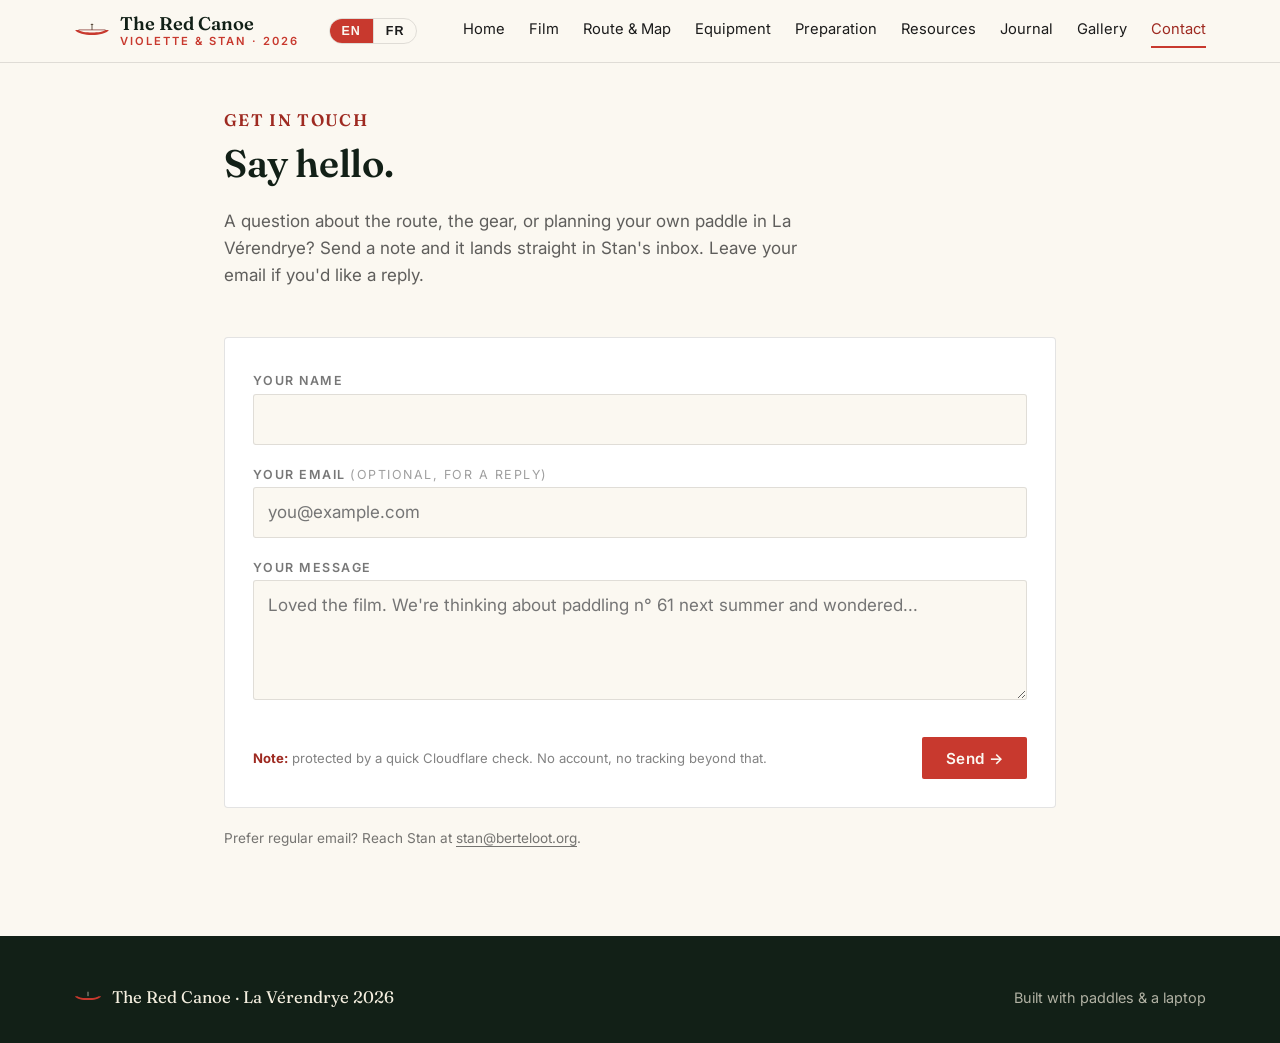
==== contact.html @ a38e7404 "Add contact page: Turnstile-protected form, email via Resend Reuse the trip-era Cloudflare Worker fo" ====
<!doctype html>
<html lang="en">
<head>
  <meta charset="utf-8">
  <meta name="viewport" content="width=device-width, initial-scale=1">
  <title>Get in touch · The Red Canoe · La Vérendrye 2026</title>
  <meta name="description" content="Send Stan a message about the La Vérendrye canoe trip: the route, the gear, or planning your own paddle. Spam-protected contact form.">
  <meta name="theme-color" content="#1E3A2B">
  <meta name="author" content="Stan Berteloot">
  <meta name="robots" content="index, follow, max-image-preview:large">
  <link rel="canonical" href="https://canoe-verendrye.berteloot.org/contact.html">

  <!-- Open Graph -->
  <meta property="og:site_name" content="The Red Canoe">
  <meta property="og:title" content="Get in touch · The Red Canoe">
  <meta property="og:description" content="Send Stan a message about the La Vérendrye canoe trip.">
  <meta property="og:url" content="https://canoe-verendrye.berteloot.org/contact.html">
  <meta property="og:type" content="website">
  <meta property="og:locale" content="en_US">
  <meta property="og:image" content="https://canoe-verendrye.berteloot.org/assets/img/hero-mad-river.jpg">
  <meta property="og:image:alt" content="Violette and Stan paddling a red canoe across a misty lake in La Vérendrye.">

  <!-- Twitter Card -->
  <meta name="twitter:card" content="summary_large_image">
  <meta name="twitter:title" content="Get in touch · The Red Canoe">
  <meta name="twitter:description" content="Send Stan a message about the La Vérendrye canoe trip.">
  <meta name="twitter:image" content="https://canoe-verendrye.berteloot.org/assets/img/hero-mad-river.jpg">

  <link rel="preconnect" href="https://fonts.googleapis.com">
  <link rel="preconnect" href="https://fonts.gstatic.com" crossorigin>
  <link href="https://fonts.googleapis.com/css2?family=Fraunces:opsz,wght@9..144,500;9..144,600&family=Inter:wght@400;500;600;700&display=swap" rel="stylesheet">
  <link rel="stylesheet" href="assets/css/main.css">

  <!-- Cloudflare Turnstile -->
  <script src="https://challenges.cloudflare.com/turnstile/v0/api.js" defer></script>

  <!-- Google tag (gtag.js) -->
  <script async src="https://www.googletagmanager.com/gtag/js?id=G-GXN3VF6T09"></script>
  <script>
    window.dataLayer = window.dataLayer || [];
    function gtag(){dataLayer.push(arguments);}
    gtag('js', new Date());
    gtag('config', 'G-GXN3VF6T09');
  </script>
</head>
<body>

<!-- ===================== NAV ===================== -->
<header class="nav">
  <div class="nav__inner">
    <a class="brand" href="index.html">
      <svg viewBox="0 0 64 32" aria-hidden="true">
        <path d="M2 14 C 10 26, 54 26, 62 14 L 56 14 C 50 20, 14 20, 8 14 Z" fill="#C8392E"/>
        <path d="M8 14 L 56 14" stroke="#7A1F18" stroke-width="1.2" fill="none"/>
        <path d="M32 4 L 32 14" stroke="#3a2a1a" stroke-width="1.4"/>
        <ellipse cx="32" cy="4" rx="2.5" ry="1" fill="#3a2a1a"/>
      </svg>
      <span class="brand__name">
        The Red Canoe
        <span class="brand__tag">Violette &amp; Stan · 2026</span>
      </span>
    </a>

    <div class="lang-toggle" role="group" aria-label="Language" translate="no">
      <button type="button" data-lang="en">EN</button>
      <button type="button" data-lang="fr">FR</button>
    </div>

    <button class="nav__toggle" aria-label="Menu" aria-expanded="false">☰</button>

    <nav class="nav__links">
      <a href="index.html">Home</a>
      <a href="index.html#film">Film</a>
      <a href="itinerary.html">Route &amp; Map</a>
      <a href="equipment.html">Equipment</a>
      <a href="preparation.html">Preparation</a>
      <a href="resources.html">Resources</a>
      <a href="journal.html">Journal</a>
      <a href="gallery.html">Gallery</a>
      <a href="contact.html" aria-current="page">Contact</a>
    </nav>
  </div>
</header>

<!-- ===================== CONTACT ===================== -->
<section style="padding-top:3rem;">
  <div class="container container--text">
    <div class="section-head" style="text-align:left;">
      <h4>Get in touch</h4>
      <h2>Say hello.</h2>
      <p style="margin:0;">
        A question about the route, the gear, or planning your own paddle in La Vérendrye?
        Send a note and it lands straight in Stan's inbox. Leave your email if you'd like a reply.
      </p>
    </div>

    <!--
      Form posts to the Cloudflare Worker at comments-api.berteloot.org.
      The Worker verifies the Turnstile token and emails the message via Resend.
      A hidden honeypot field ("bot-field") catches naive bots.
    -->
    <form
      id="contact-form"
      class="comments__form"
      name="canoe-contact"
      method="POST"
      action="https://comments-api.berteloot.org/"
    >
      <p style="display:none;"><label>Don't fill this out: <input name="bot-field" tabindex="-1" autocomplete="off"></label></p>

      <div>
        <label for="c-name">Your name</label>
        <input id="c-name" name="name" type="text" maxlength="60" required autocomplete="name">
      </div>

      <div>
        <label for="c-email">Your email <span style="font-weight:400; opacity:.7;">(optional, for a reply)</span></label>
        <input id="c-email" name="email" type="email" maxlength="120" autocomplete="email" placeholder="you@example.com">
      </div>

      <div>
        <label for="c-message">Your message</label>
        <textarea id="c-message" name="message" maxlength="2000" required placeholder="Loved the film. We're thinking about paddling n° 61 next summer and wondered..."></textarea>
      </div>

      <div class="cf-turnstile"
           data-sitekey="0x4AAAAAADUDxLtb-NXuVC76"
           data-theme="light"
           data-execution="execute"
           data-callback="onTurnstileToken"
           data-error-callback="onTurnstileError"></div>

      <div style="display:flex; align-items:center; justify-content:space-between; gap:1rem; flex-wrap:wrap;">
        <p class="comments__note" id="contact-note">
          <strong>Note:</strong> protected by a quick Cloudflare check. No account, no tracking beyond that.
        </p>
        <button class="btn" type="submit">Send →</button>
      </div>
    </form>

    <p class="comments__alt" id="contact-alt">
      Prefer regular email? Reach Stan at
      <span class="js-email" data-u="stan" data-d="berteloot.org"></span>.
    </p>
  </div>
</section>

<!-- ===================== FOOTER ===================== -->
<footer class="footer">
  <div class="container footer__inner">
    <div class="footer__brand">
      <svg viewBox="0 0 64 32" aria-hidden="true">
        <path d="M2 14 C 10 26, 54 26, 62 14 L 56 14 C 50 20, 14 20, 8 14 Z" fill="#C8392E"/>
        <path d="M32 4 L 32 14" stroke="#F5EFE0" stroke-width="1.4"/>
      </svg>
      <span>The Red Canoe · La Vérendrye 2026</span>
    </div>
    <div>
      Built with paddles &amp; a laptop
    </div>
  </div>
</footer>

<script src="assets/js/main.js"></script>
<script src="assets/js/contact.js"></script>

<div id="google_translate_element" aria-hidden="true"></div>
<script src="//translate.google.com/translate_a/element.js?cb=googleTranslateElementInit" defer></script>
</body>
</html>
---- assets/css/main.css ----
/* ============================================================
   Red Canoe — La Vérendrye Expedition
   Brand palette + base styles
   ============================================================ */

:root {
  --canoe-red:      #C8392E;
  --canoe-red-dark: #9E2A21;
  --forest:         #1E3A2B;
  --forest-dark:    #122017;
  --lake:           #2C5F7C;
  --lake-light:     #6FA2BE;
  --birch:          #F5EFE0;
  --birch-dark:     #E8DFC8;
  --charcoal:       #1C1C1C;
  --paper:          #FBF8F1;
  --rule:           rgba(28, 28, 28, 0.12);

  --serif: "Fraunces", "Cormorant Garamond", Georgia, serif;
  --sans:  "Inter", -apple-system, BlinkMacSystemFont, "Segoe UI", sans-serif;

  --w-narrow: 720px;
  --w-text:   880px;
  --w-wide:   1180px;
}

* { box-sizing: border-box; }

html { scroll-behavior: smooth; }

body {
  margin: 0;
  font-family: var(--sans);
  font-size: 17px;
  line-height: 1.6;
  color: var(--charcoal);
  background: var(--paper);
  -webkit-font-smoothing: antialiased;
}

h1, h2, h3, h4 {
  font-family: var(--serif);
  font-weight: 600;
  color: var(--forest-dark);
  letter-spacing: -0.01em;
  line-height: 1.15;
  margin: 0 0 0.6em;
}

h1 { font-size: clamp(2.4rem, 5vw, 4rem); }
h2 { font-size: clamp(1.8rem, 3vw, 2.6rem); }
h3 { font-size: 1.35rem; }
h4 { font-size: 1.05rem; text-transform: uppercase; letter-spacing: 0.08em; color: var(--canoe-red-dark); }

p { margin: 0 0 1em; }

a {
  color: var(--canoe-red-dark);
  text-decoration-thickness: 1px;
  text-underline-offset: 3px;
}
a:hover { color: var(--canoe-red); }

img { max-width: 100%; display: block; }

hr {
  border: 0;
  border-top: 1px solid var(--rule);
  margin: 3rem 0;
}

/* ---------- Layout ---------- */

.container {
  width: 100%;
  max-width: var(--w-wide);
  margin: 0 auto;
  padding: 0 1.5rem;
}

.container--text   { max-width: var(--w-text); }
.container--narrow { max-width: var(--w-narrow); }

section { padding: 4.5rem 0; }

/* ---------- Top nav ---------- */

.nav {
  position: sticky;
  top: 0;
  z-index: 30;
  background: rgba(251, 248, 241, 0.92);
  backdrop-filter: saturate(180%) blur(8px);
  border-bottom: 1px solid var(--rule);
}

.nav__inner {
  display: flex;
  align-items: center;
  justify-content: space-between;
  padding: 0.9rem 1.5rem;
  max-width: var(--w-wide);
  margin: 0 auto;
}

.brand {
  display: flex;
  align-items: center;
  gap: 0.6rem;
  font-family: var(--serif);
  font-size: 1.15rem;
  font-weight: 600;
  color: var(--forest-dark);
  text-decoration: none;
}

.brand svg { width: 36px; height: auto; }
.brand__name { line-height: 1; }
.brand__tag  { display: block; font-family: var(--sans); font-size: 0.7rem; letter-spacing: 0.18em; text-transform: uppercase; color: var(--canoe-red); margin-top: 2px; }

.nav__links {
  display: flex;
  gap: 1.5rem;
  align-items: center;
}

.nav__links a {
  font-size: 0.92rem;
  color: var(--charcoal);
  text-decoration: none;
  padding: 0.25rem 0;
  border-bottom: 2px solid transparent;
}
.nav__links a:hover,
.nav__links a.is-active {
  color: var(--canoe-red-dark);
  border-bottom-color: var(--canoe-red);
}

.nav__toggle {
  display: none;
  background: none;
  border: 0;
  font-size: 1.5rem;
  cursor: pointer;
  color: var(--forest-dark);
}

/* ---------- Language toggle (Google Translate) ---------- */

.lang-toggle {
  display: inline-flex;
  align-items: stretch;
  border: 1px solid var(--rule);
  border-radius: 999px;
  overflow: hidden;
  margin-right: 1rem;
  font-family: var(--sans);
}
.lang-toggle button {
  appearance: none;
  background: transparent;
  border: 0;
  padding: 0.35rem 0.75rem;
  font-size: 0.78rem;
  font-weight: 600;
  letter-spacing: 0.08em;
  color: var(--charcoal);
  cursor: pointer;
  line-height: 1;
}
.lang-toggle button + button { border-left: 1px solid var(--rule); }
.lang-toggle button.is-active {
  background: var(--canoe-red);
  color: var(--paper);
}
.lang-toggle button:hover:not(.is-active) {
  background: var(--birch-dark);
}

/* Hide Google Translate's auto-injected UI */
#google_translate_element {
  position: absolute !important;
  left: -9999px !important;
  top: -9999px !important;
}
.goog-te-banner-frame.skiptranslate,
.goog-te-banner-frame,
.goog-te-gadget-icon,
.goog-logo-link,
.goog-te-balloon-frame { display: none !important; }
body { top: 0 !important; position: static !important; }
.goog-tooltip, .goog-tooltip:hover, .goog-text-highlight {
  background: none !important;
  box-shadow: none !important;
}
font[style*="background"] { background: transparent !important; }

@media (max-width: 720px) {
  .nav__toggle { display: block; }
  .nav__links {
    position: absolute;
    top: 100%; left: 0; right: 0;
    flex-direction: column;
    gap: 0;
    background: var(--paper);
    border-bottom: 1px solid var(--rule);
    padding: 0.5rem 1.5rem 1rem;
    display: none;
  }
  .nav__links.is-open { display: flex; }
  .nav__links a { padding: 0.6rem 0; border-bottom: 1px solid var(--rule); }
}

/* ---------- Hero ---------- */

.hero {
  position: relative;
  background: var(--forest);
  color: var(--birch);
  overflow: hidden;
  padding: 9rem 0 6rem;
  isolation: isolate;
  min-height: 70vh;
  display: flex;
  align-items: center;
}

/* Photo background */
.hero::before {
  content: "";
  position: absolute;
  inset: 0;
  background-image: url("../img/hero-paddling.jpg");
  background-size: cover;
  background-position: center 42%;
  z-index: -2;
}

/* Readability gradient over the photo */
.hero::after {
  content: "";
  position: absolute;
  inset: 0;
  background:
    linear-gradient(180deg, rgba(10, 22, 16, 0.7) 0%, rgba(10, 22, 16, 0.25) 35%, rgba(10, 22, 16, 0.85) 100%),
    linear-gradient(90deg, rgba(10, 22, 16, 0.55) 0%, rgba(10, 22, 16, 0.0) 50%);
  z-index: -1;
}

/* Photo credit */
.hero__credit {
  position: absolute;
  right: 1rem;
  bottom: 0.5rem;
  font-size: 0.7rem;
  color: rgba(245, 239, 224, 0.55);
  letter-spacing: 0.05em;
  z-index: 1;
}
.hero__credit a { color: inherit; text-decoration: none; }
.hero__credit a:hover { color: var(--birch); }

.hero h1 {
  color: var(--birch);
  max-width: 14ch;
}

.hero__eyebrow {
  font-family: var(--sans);
  font-size: 0.78rem;
  letter-spacing: 0.24em;
  text-transform: uppercase;
  color: var(--canoe-red);
  margin-bottom: 1rem;
}

.hero__lede {
  max-width: 52ch;
  font-size: 1.15rem;
  color: rgba(245, 239, 224, 0.85);
}

.hero__meta {
  display: flex;
  flex-wrap: wrap;
  gap: 1.5rem 2.5rem;
  margin-top: 2.5rem;
  padding-top: 1.5rem;
  border-top: 1px solid rgba(245,239,224,0.18);
}

.hero__meta div span {
  display: block;
  font-size: 0.72rem;
  letter-spacing: 0.18em;
  text-transform: uppercase;
  color: rgba(245,239,224,0.6);
  margin-bottom: 0.25rem;
}
.hero__meta div strong {
  font-family: var(--serif);
  font-weight: 500;
  font-size: 1.25rem;
  color: var(--birch);
}

/* ---------- Buttons ---------- */

.btn {
  display: inline-flex;
  align-items: center;
  gap: 0.5rem;
  background: var(--canoe-red);
  color: var(--paper);
  border: 0;
  padding: 0.85rem 1.5rem;
  font: 600 0.95rem/1 var(--sans);
  letter-spacing: 0.02em;
  text-decoration: none;
  border-radius: 2px;
  cursor: pointer;
  transition: transform 0.15s ease, background 0.2s ease;
}
.btn:hover { background: var(--canoe-red-dark); transform: translateY(-1px); color: var(--paper); }
.btn--ghost {
  background: transparent;
  color: var(--birch);
  border: 1px solid rgba(245,239,224,0.4);
}
.btn--ghost:hover { background: rgba(245,239,224,0.08); color: var(--birch); }

.hero__cta { margin-top: 2rem; display: flex; gap: 1rem; flex-wrap: wrap; }

/* ---------- Section header ---------- */

.section-head {
  text-align: center;
  margin-bottom: 3rem;
}
.section-head h4 { color: var(--canoe-red-dark); }
.section-head p  { max-width: 56ch; margin: 0 auto; color: rgba(28,28,28,0.7); }

/* ---------- Feature grid (homepage cards) ---------- */

.cards {
  display: grid;
  grid-template-columns: repeat(auto-fit, minmax(240px, 1fr));
  gap: 1.5rem;
}

.card {
  background: #fff;
  border: 1px solid var(--rule);
  border-radius: 4px;
  padding: 1.75rem;
  transition: transform 0.2s ease, box-shadow 0.2s ease;
  text-decoration: none;
  color: inherit;
  display: flex;
  flex-direction: column;
}
.card:hover { transform: translateY(-3px); box-shadow: 0 8px 24px rgba(28,28,28,0.08); color: inherit; }

.card__icon {
  width: 38px; height: 38px;
  color: var(--canoe-red);
  margin-bottom: 1rem;
}
.card h3 { margin-bottom: 0.5rem; }
.card p { color: rgba(28,28,28,0.7); margin-bottom: 1rem; font-size: 0.95rem; }
.card__arrow {
  margin-top: auto;
  font-size: 0.85rem;
  font-weight: 600;
  color: var(--canoe-red-dark);
  letter-spacing: 0.02em;
}

/* ---------- Map ---------- */

#map {
  height: 540px;
  width: 100%;
  border-radius: 4px;
  border: 1px solid var(--rule);
  background: #d8e6e3;
}

/* Official SEPAQ map figure */
.sepaq-map {
  margin: 0;
  padding: 0;
}
.sepaq-map img {
  width: 100%;
  height: auto;
  border: 1px solid var(--rule);
  border-radius: 4px;
  background: #fff;
  display: block;
}
.sepaq-map figcaption {
  margin-top: 0.75rem;
  font-size: 0.85rem;
  color: rgba(28, 28, 28, 0.6);
  line-height: 1.5;
}
.sepaq-map figcaption a { color: var(--canoe-red-dark); }

.map-legend {
  display: flex;
  flex-wrap: wrap;
  gap: 1.5rem;
  margin-top: 1.5rem;
  font-size: 0.9rem;
  color: rgba(28,28,28,0.7);
}
.map-legend span {
  display: inline-flex;
  align-items: center;
  gap: 0.5rem;
}
.map-legend i {
  display: inline-block;
  width: 14px; height: 14px;
  border-radius: 50%;
  background: var(--canoe-red);
}
.map-legend i.portage { background: #6a4a2a; border-radius: 2px; transform: rotate(45deg); }
.map-legend i.camp    { background: var(--forest); }
.map-legend i.route   { width: 26px; height: 3px; border-radius: 0; background: var(--canoe-red); }

/* ---------- Day-by-day route ---------- */

.days {
  display: grid;
  gap: 1.25rem;
  margin-top: 2rem;
}
.day {
  display: grid;
  grid-template-columns: 90px 1fr;
  gap: 1.25rem;
  align-items: start;
  border-left: 3px solid var(--canoe-red);
  padding: 1rem 0 1rem 1.25rem;
  background: #fff;
  border-radius: 0 4px 4px 0;
  border-top: 1px solid var(--rule);
  border-right: 1px solid var(--rule);
  border-bottom: 1px solid var(--rule);
}
.day__no {
  font-family: var(--serif);
  font-size: 2.4rem;
  color: var(--canoe-red);
  line-height: 1;
}
.day__no small {
  display: block;
  font-family: var(--sans);
  font-size: 0.7rem;
  letter-spacing: 0.18em;
  text-transform: uppercase;
  color: rgba(28,28,28,0.5);
  margin-top: 0.3rem;
}
.day h3 { margin-bottom: 0.3rem; }
.day__meta {
  display: flex;
  flex-wrap: wrap;
  gap: 0.5rem 1.25rem;
  font-size: 0.85rem;
  color: rgba(28,28,28,0.6);
  margin-bottom: 0.6rem;
}
.day__meta span::before { content: "·"; margin-right: 0.4rem; color: var(--canoe-red); font-weight: 700; }
.day__meta span:first-child::before { content: ""; margin: 0; }
.day__stats {
  margin: 0 0 0.4rem;
  font-size: 0.8rem;
  color: var(--canoe-red-dark);
  font-variant-numeric: tabular-nums;
}
.day__photos {
  display: flex;
  gap: 0.5rem;
  margin-top: 0.75rem;
}
.day__photos a {
  display: block;
  height: 84px;
  border-radius: 4px;
  overflow: hidden;
  flex: 0 0 auto;
}
.day__photos img {
  height: 84px;
  width: auto;
  display: block;
  object-fit: cover;
  transition: transform 0.25s ease;
}
.day__photos a:hover img { transform: scale(1.06); }

/* ---------- Equipment ---------- */

.kit {
  display: grid;
  grid-template-columns: repeat(auto-fit, minmax(280px, 1fr));
  gap: 2rem;
}
.kit__group {
  background: #fff;
  border: 1px solid var(--rule);
  border-radius: 4px;
  padding: 1.75rem;
}
.kit__group h3 {
  display: flex;
  align-items: center;
  gap: 0.6rem;
  margin-bottom: 1rem;
  padding-bottom: 0.75rem;
  border-bottom: 2px solid var(--canoe-red);
}
.kit__group h3 svg { width: 22px; height: 22px; color: var(--canoe-red); }
.kit__group ul {
  list-style: none;
  padding: 0;
  margin: 0;
}
.kit__group li {
  display: flex;
  justify-content: space-between;
  padding: 0.5rem 0;
  border-bottom: 1px dashed var(--rule);
  font-size: 0.95rem;
}
.kit__group li:last-child { border-bottom: 0; }
.kit__group li span { color: rgba(28,28,28,0.5); font-size: 0.85rem; }

/* ---------- Journal / posts ---------- */

.posts {
  display: grid;
  grid-template-columns: repeat(auto-fit, minmax(300px, 1fr));
  gap: 2rem;
}
.post {
  background: #fff;
  border: 1px solid var(--rule);
  border-radius: 4px;
  overflow: hidden;
  display: flex;
  flex-direction: column;
}
.post__cover {
  aspect-ratio: 4 / 3;
  background: linear-gradient(135deg, var(--lake), var(--forest));
  position: relative;
  overflow: hidden;
  color: rgba(255,255,255,0.4);
  display: flex;
  align-items: center;
  justify-content: center;
  font-family: var(--serif);
  font-size: 1.2rem;
}
.post__cover svg { width: 64px; height: 64px; opacity: 0.4; }
.post__body { padding: 1.5rem; }
.post__date {
  font-size: 0.78rem;
  letter-spacing: 0.18em;
  text-transform: uppercase;
  color: var(--canoe-red-dark);
  margin-bottom: 0.5rem;
}
.post h3 { margin-bottom: 0.5rem; }
.post p { color: rgba(28,28,28,0.7); font-size: 0.95rem; margin: 0; }

/* ---------- Live dispatches (inReach -> Pierre -> journal) ---------- */

.dispatches-wrap {
  margin: 0 0 3rem 0;
  padding: 1.5rem 1.75rem;
  background: #fff;
  border: 1px solid var(--rule);
  border-left: 4px solid var(--canoe-red);
  border-radius: 4px;
}
.dispatches__title {
  font-family: var(--serif);
  font-size: 1.4rem;
  margin: 0 0 0.25rem 0;
}
.dispatches__sub {
  font-size: 0.85rem;
  color: rgba(28,28,28,0.5);
  margin: 0 0 1.25rem 0;
  font-style: italic;
}
.dispatches__empty {
  color: rgba(28,28,28,0.55);
  font-style: italic;
  margin: 0;
}
.dispatches {
  list-style: none;
  margin: 0;
  padding: 0;
}
.dispatch {
  padding: 1rem 0;
  border-top: 1px dashed var(--rule);
}
.dispatch:first-child { border-top: none; padding-top: 0.25rem; }
.dispatch__date {
  display: block;
  font-size: 0.72rem;
  letter-spacing: 0.18em;
  text-transform: uppercase;
  color: var(--canoe-red-dark);
  margin-bottom: 0.35rem;
}
.dispatch__body {
  margin: 0;
  font-size: 1rem;
  white-space: pre-wrap;
}
.dispatch__loc {
  display: inline-block;
  margin-top: 0.35rem;
  font-size: 0.82rem;
  color: rgba(28,28,28,0.6);
  text-decoration: none;
  border-bottom: 1px dotted rgba(28,28,28,0.3);
}
.dispatch__loc:hover { color: var(--canoe-red-dark); }

/* ---------- Resources ---------- */

.res-list {
  list-style: none;
  margin: 0 0 2rem;
  padding: 0;
}
.res-item {
  padding: 1rem 0;
  border-top: 1px solid var(--rule);
}
.res-item:first-child { border-top: none; padding-top: 0; }
.res-item__head {
  display: flex;
  align-items: baseline;
  gap: 0.6rem;
  flex-wrap: wrap;
  margin-bottom: 0.25rem;
}
.res-item__head a,
.res-item__head span:not(.res-tag) {
  font-weight: 600;
  font-size: 1rem;
  color: var(--forest-dark);
}
.res-item__head a { text-decoration-thickness: 1px; text-underline-offset: 3px; }
.res-item__head a:hover { color: var(--canoe-red); }
.res-tag {
  display: inline-block;
  font-size: 0.68rem;
  font-weight: 700;
  letter-spacing: 0.08em;
  text-transform: uppercase;
  padding: 0.15em 0.55em;
  border-radius: 3px;
  white-space: nowrap;
  flex-shrink: 0;
}
.res-tag--web      { background: #E8F0FB; color: #2256A8; }
.res-tag--pdf      { background: #FDE8E6; color: #9E2A21; }
.res-tag--community{ background: #FFF3E0; color: #9A5B00; }
.res-tag--video    { background: #FCE8E8; color: #B71C1C; }
.res-note {
  margin: 0;
  font-size: 0.92rem;
  color: rgba(28,28,28,0.65);
  line-height: 1.55;
}
.res-ruling {
  font-family: var(--sans);
  font-size: 0.85rem;
  font-weight: 400;
  color: rgba(28,28,28,0.45);
  font-style: italic;
}
.res-context {
  font-size: 0.92rem;
  color: rgba(28,28,28,0.6);
  font-style: italic;
  margin: -0.5rem 0 1rem;
}

/* ---------- Tracking + comments ---------- */

.tracker {
  background: #fff;
  border: 1px solid var(--rule);
  border-radius: 4px;
  overflow: hidden;
}
.tracker__embed {
  aspect-ratio: 16 / 10;
  background: #e8eeef;
  position: relative;
  display: flex;
  align-items: center;
  justify-content: center;
  text-align: center;
  padding: 2rem;
  color: rgba(28,28,28,0.5);
}
.tracker__embed iframe {
  position: absolute;
  inset: 0;
  width: 100%;
  height: 100%;
  border: 0;
}
.tracker__placeholder {
  max-width: 36ch;
}
.tracker__placeholder svg {
  width: 48px;
  height: 48px;
  color: var(--canoe-red);
  margin: 0 auto 1rem;
  display: block;
}

.comments {
  margin-top: 3rem;
}
.comments__form {
  background: #fff;
  border: 1px solid var(--rule);
  border-radius: 4px;
  padding: 1.75rem;
  display: grid;
  gap: 0.9rem;
}
.comments__form label {
  font-size: 0.78rem;
  letter-spacing: 0.12em;
  text-transform: uppercase;
  color: rgba(28,28,28,0.6);
  font-weight: 600;
}
.comments__form input,
.comments__form textarea {
  width: 100%;
  font: inherit;
  padding: 0.7rem 0.85rem;
  border: 1px solid var(--rule);
  border-radius: 3px;
  background: var(--paper);
  color: var(--charcoal);
}
.comments__form input:focus,
.comments__form textarea:focus {
  outline: 2px solid var(--canoe-red);
  outline-offset: 1px;
  border-color: var(--canoe-red);
}
.comments__form textarea { min-height: 120px; resize: vertical; }

.input-reveal { position: relative; }
.input-reveal input { padding-right: 2.6rem; }
.input-reveal__toggle {
  position: absolute;
  right: 0.6rem;
  top: 50%;
  transform: translateY(-50%);
  background: none;
  border: none;
  cursor: pointer;
  padding: 0.25rem;
  color: rgba(28,28,28,0.45);
  line-height: 0;
  display: flex;
  align-items: center;
}
.input-reveal__toggle:hover { color: var(--charcoal); }
.input-reveal__toggle svg { width: 18px; height: 18px; }
.input-reveal__toggle .icon-eye-closed { display: none; }
.input-reveal__toggle[aria-pressed="true"] .icon-eye-open { display: none; }
.input-reveal__toggle[aria-pressed="true"] .icon-eye-closed { display: block; }
.comments__note {
  font-size: 0.82rem;
  color: rgba(28,28,28,0.55);
  margin: 0;
}
.comments__note strong { color: var(--canoe-red-dark); }

.comments__alt {
  margin-top: 1.25rem;
  font-size: 0.85rem;
  color: rgba(28,28,28,0.6);
}
.comments__alt a { color: inherit; text-decoration: underline; }

.comments__list {
  margin-top: 2rem;
  display: grid;
  gap: 1rem;
}
.comment {
  background: #fff;
  border: 1px solid var(--rule);
  border-left: 3px solid var(--canoe-red);
  border-radius: 0 4px 4px 0;
  padding: 1.25rem 1.5rem;
}
.comment__head {
  display: flex;
  justify-content: space-between;
  margin-bottom: 0.5rem;
  font-size: 0.85rem;
}
.comment__author { font-weight: 600; color: var(--forest-dark); }
.comment__date   { color: rgba(28,28,28,0.5); }
.comment__body   { margin: 0; color: rgba(28,28,28,0.85); }

/* ---------- Stats strip ---------- */

.stats {
  background: var(--forest-dark);
  color: var(--birch);
  padding: 3rem 0;
}
.stats__grid {
  display: grid;
  grid-template-columns: repeat(auto-fit, minmax(160px, 1fr));
  gap: 2rem;
  text-align: center;
}
.stat__num {
  font-family: var(--serif);
  font-size: 2.6rem;
  color: var(--canoe-red);
  line-height: 1;
}
.stat__label {
  font-size: 0.78rem;
  letter-spacing: 0.18em;
  text-transform: uppercase;
  color: rgba(245,239,224,0.7);
  margin-top: 0.5rem;
}

/* ---------- Callouts ---------- */

.callout {
  background: var(--birch);
  border-left: 4px solid var(--canoe-red);
  padding: 1.5rem 1.75rem;
  border-radius: 0 4px 4px 0;
  margin: 2rem 0;
}
.callout h4 { margin-bottom: 0.5rem; }
.callout p:last-child { margin: 0; }

/* ---------- Prose page ---------- */

.prose h2 { margin-top: 2.5rem; }
.prose h3 { margin-top: 2rem; color: var(--forest-dark); }
.prose ul, .prose ol { padding-left: 1.5rem; }
.prose li { margin-bottom: 0.4rem; }
.prose blockquote {
  border-left: 3px solid var(--canoe-red);
  padding: 0.5rem 1.25rem;
  margin: 1.5rem 0;
  font-family: var(--serif);
  font-style: italic;
  font-size: 1.15rem;
  color: var(--forest-dark);
}

/* ---------- Footer ---------- */

.footer {
  background: var(--forest-dark);
  color: rgba(245,239,224,0.7);
  padding: 3rem 0 2rem;
  font-size: 0.9rem;
}
.footer__inner {
  display: flex;
  justify-content: space-between;
  align-items: center;
  flex-wrap: wrap;
  gap: 1rem;
}
.footer a { color: var(--birch); }
.footer__brand {
  display: flex;
  align-items: center;
  gap: 0.6rem;
  font-family: var(--serif);
  color: var(--birch);
  font-size: 1.05rem;
}
.footer__brand svg { width: 28px; }

/* ---------- Photo gallery ---------- */

.gallery {
  columns: 3 260px;
  column-gap: 0.75rem;
  margin-top: 2rem;
}
.gallery__day {
  column-span: all;
  margin: 1.5rem 0 0.75rem;
  padding-bottom: 0.4rem;
  border-bottom: 1px solid var(--rule, rgba(0,0,0,0.12));
  font-size: 1.05rem;
  letter-spacing: 0.01em;
}
.gallery__day:first-child { margin-top: 0; }
.gallery__note {
  column-span: all;
  margin: 0 0 1rem;
  max-width: 60ch;
  color: rgba(28,28,28,0.7);
  font-size: 0.95rem;
}
.gallery__item {
  break-inside: avoid;
  margin-bottom: 0.75rem;
  cursor: zoom-in;
  border-radius: 4px;
  overflow: hidden;
  position: relative;
  background: var(--forest);
}
.gallery__item img { height: auto; }
.gallery__item img {
  width: 100%;
  display: block;
  transition: transform 0.3s ease;
}
.gallery__item:hover img { transform: scale(1.04); }
.gallery__caption {
  display: block;
  padding: 0.5rem 0.7rem 0.6rem;
  font-size: 0.8rem;
  line-height: 1.4;
  color: rgba(245, 239, 224, 0.92);
  background: var(--forest);
}

/* Lightbox */
.lightbox {
  position: fixed;
  inset: 0;
  background: rgba(0,0,0,0.93);
  z-index: 2000;
  display: none;
  align-items: center;
  justify-content: center;
}
.lightbox.is-open { display: flex; }
.lightbox__img {
  max-width: 90vw;
  max-height: 85vh;
  object-fit: contain;
  border-radius: 2px;
}
.lightbox__caption {
  position: absolute;
  bottom: 1.5rem;
  left: 50%;
  transform: translateX(-50%);
  color: rgba(255,255,255,0.7);
  font-size: 0.85rem;
  text-align: center;
  max-width: 600px;
  pointer-events: none;
}
.lightbox__close {
  position: absolute;
  top: 1rem;
  right: 1.5rem;
  background: none;
  border: none;
  color: #fff;
  font-size: 2.2rem;
  line-height: 1;
  cursor: pointer;
  opacity: 0.75;
}
.lightbox__close:hover { opacity: 1; }
.lightbox__prev,
.lightbox__next {
  position: absolute;
  top: 50%;
  transform: translateY(-50%);
  background: rgba(255,255,255,0.12);
  border: none;
  color: #fff;
  font-size: 2rem;
  line-height: 1;
  cursor: pointer;
  padding: 0.75rem 1.1rem;
  border-radius: 4px;
  transition: background 0.15s;
}
.lightbox__prev:hover,
.lightbox__next:hover { background: rgba(255,255,255,0.25); }
.lightbox__prev { left: 1rem; }
.lightbox__next { right: 1rem; }

.gallery-placeholder {
  text-align: center;
  padding: 4rem 1rem;
  color: rgba(28,28,28,0.45);
}
.gallery-placeholder svg {
  width: 56px;
  height: 56px;
  opacity: 0.3;
  margin-bottom: 1rem;
}
.gallery-placeholder p { margin: 0; font-size: 1rem; }

/* ---------- Subscribe popup ---------- */
.subscribe-popup {
  position: fixed;
  inset: 0;
  z-index: 3000;
  display: flex;
  align-items: center;
  justify-content: center;
  padding: 1rem;
  background: rgba(0,0,0,0.55);
  opacity: 0;
  visibility: hidden;
  transition: opacity 0.3s ease, visibility 0.3s ease;
}
.subscribe-popup.is-open {
  opacity: 1;
  visibility: visible;
}
.subscribe-popup__box {
  background: #fff;
  border-radius: 6px;
  max-width: 420px;
  width: 100%;
  padding: 2rem 2rem 1.5rem;
  position: relative;
  box-shadow: 0 12px 40px rgba(0,0,0,0.25);
  transform: translateY(16px);
  transition: transform 0.3s ease;
}
.subscribe-popup.is-open .subscribe-popup__box {
  transform: translateY(0);
}
.subscribe-popup__close {
  position: absolute;
  top: 0.75rem;
  right: 1rem;
  background: none;
  border: none;
  font-size: 1.6rem;
  line-height: 1;
  cursor: pointer;
  color: rgba(28,28,28,0.4);
}
.subscribe-popup__close:hover { color: rgba(28,28,28,0.8); }
.subscribe-popup__eyebrow {
  font-size: 0.72rem;
  letter-spacing: 0.18em;
  text-transform: uppercase;
  color: var(--canoe-red-dark);
  margin-bottom: 0.4rem;
}
.subscribe-popup__title {
  font-family: var(--serif);
  font-size: 1.3rem;
  margin: 0 0 0.4rem;
  color: #1a1a1a;
}
.subscribe-popup__sub {
  font-size: 0.88rem;
  color: rgba(28,28,28,0.6);
  margin: 0 0 1.25rem;
}
.subscribe-popup__form {
  display: flex;
  gap: 0.5rem;
}
.subscribe-popup__form input[type="email"] {
  flex: 1;
  height: 40px;
  border: 1.5px solid #ddd;
  border-radius: 4px;
  padding: 0 0.75rem;
  font-size: 0.9rem;
  outline: none;
}
.subscribe-popup__form input[type="email"]:focus {
  border-color: var(--canoe-red);
}
.subscribe-popup__form button {
  height: 40px;
  padding: 0 1.1rem;
  background: var(--canoe-red);
  color: #fff;
  border: none;
  border-radius: 4px;
  font-weight: 700;
  font-size: 0.9rem;
  cursor: pointer;
  white-space: nowrap;
}
.subscribe-popup__form button:hover { background: var(--canoe-red-dark); }
.subscribe-popup__skip {
  display: block;
  text-align: center;
  margin-top: 0.9rem;
  font-size: 0.8rem;
  color: rgba(28,28,28,0.45);
  cursor: pointer;
  background: none;
  border: none;
  width: 100%;
}
.subscribe-popup__skip:hover { color: rgba(28,28,28,0.7); }
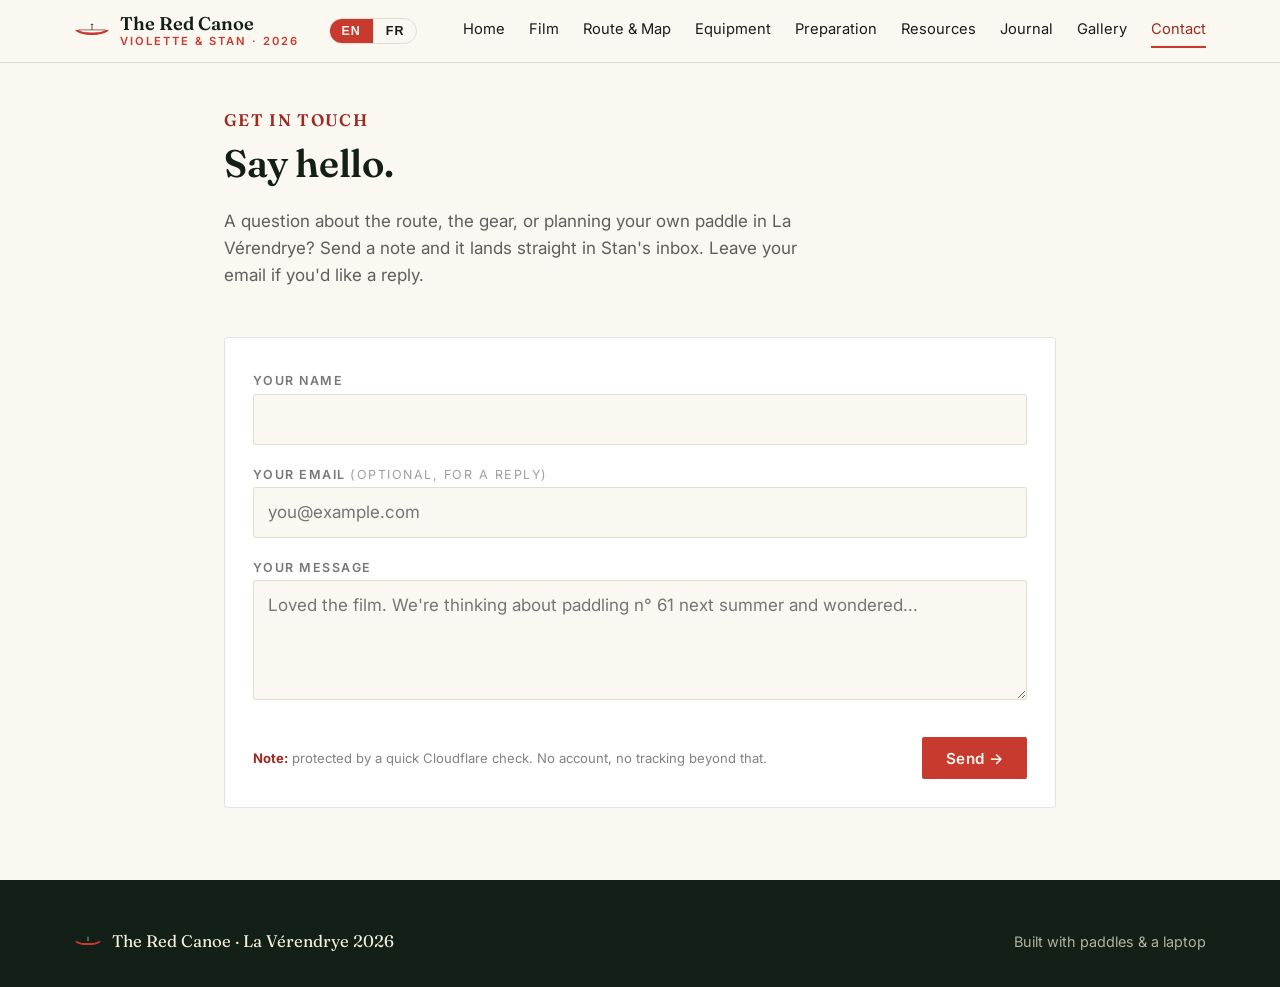
==== commit a2ff30d0: "Contact: drop visible fallback email The form is the protected contact path; printing the address be" ====
--- a/contact.html
+++ b/contact.html
@@ -137,11 +137,6 @@
         <button class="btn" type="submit">Send →</button>
       </div>
     </form>
-
-    <p class="comments__alt" id="contact-alt">
-      Prefer regular email? Reach Stan at
-      <span class="js-email" data-u="stan" data-d="berteloot.org"></span>.
-    </p>
   </div>
 </section>
 
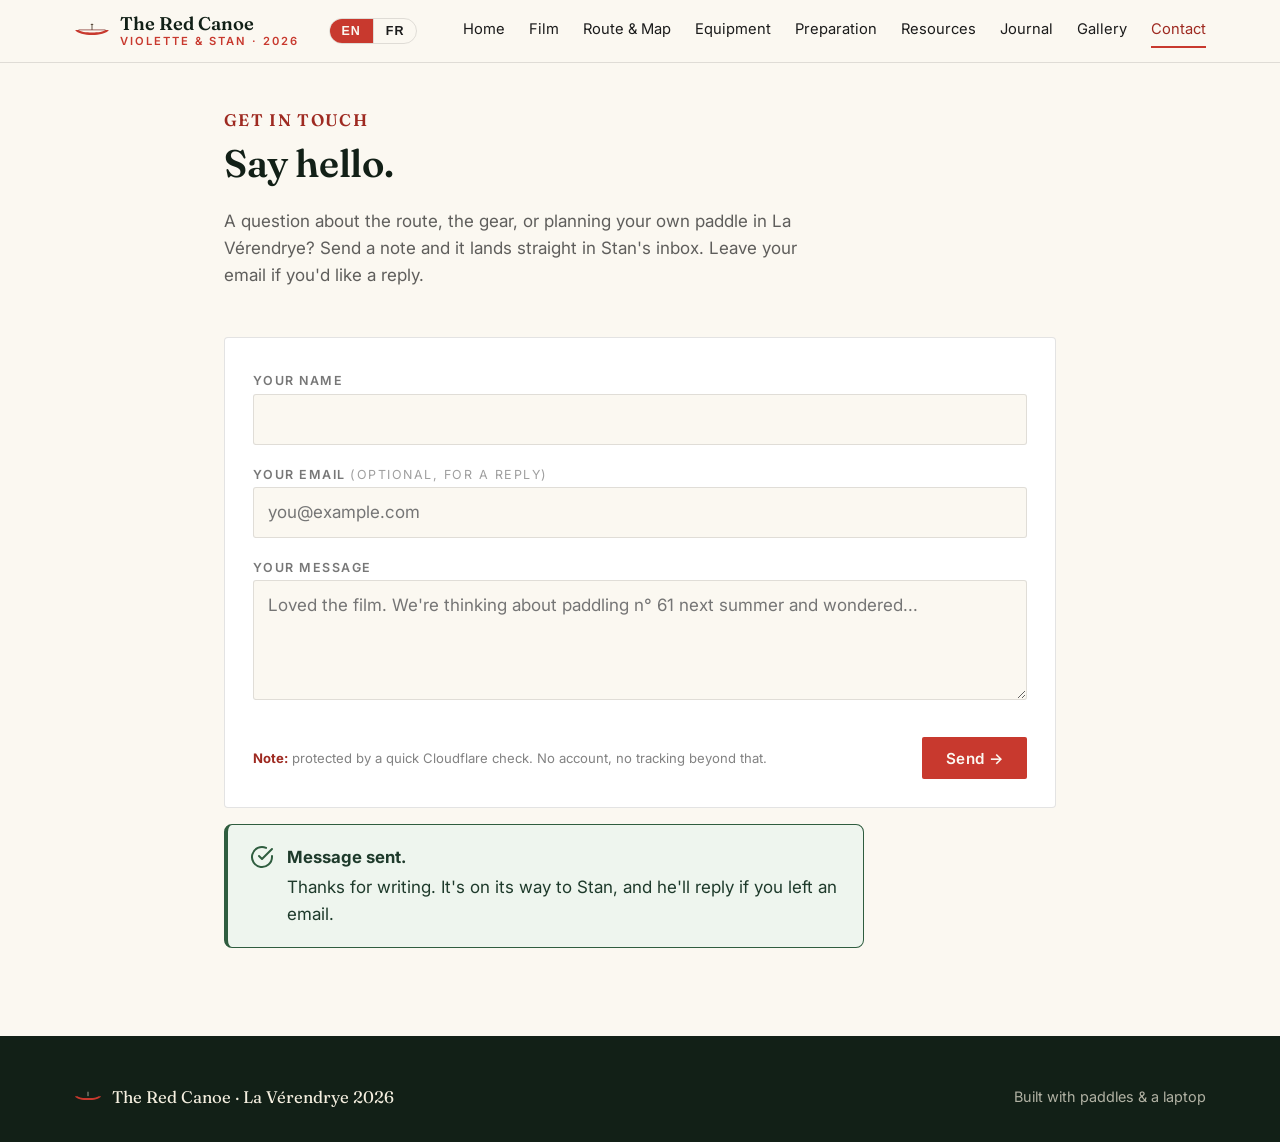
==== commit 6f79bf03: "Contact: persistent success banner + guard for unready Turnstile Replace the fading success note wit" ====
--- a/contact.html
+++ b/contact.html
@@ -30,6 +30,24 @@
   <link rel="preconnect" href="https://fonts.gstatic.com" crossorigin>
   <link href="https://fonts.googleapis.com/css2?family=Fraunces:opsz,wght@9..144,500;9..144,600&family=Inter:wght@400;500;600;700&display=swap" rel="stylesheet">
   <link rel="stylesheet" href="assets/css/main.css">
+  <style>
+    .contact-success {
+      display: flex;
+      gap: .85rem;
+      align-items: flex-start;
+      padding: 1.15rem 1.35rem;
+      border: 1px solid #2f5d3f;
+      border-left: 4px solid #2f5d3f;
+      border-radius: 8px;
+      background: #eef5ee;
+      color: #1E3A2B;
+      max-width: 640px;
+      margin: 1rem 0;
+    }
+    .contact-success svg { flex: 0 0 auto; margin-top: .1rem; }
+    .contact-success strong { display: block; font-size: 1.05rem; margin-bottom: .2rem; }
+    .contact-success a { color: #1E3A2B; text-decoration: underline; }
+  </style>
 
   <!-- Cloudflare Turnstile -->
   <script src="https://challenges.cloudflare.com/turnstile/v0/api.js" defer></script>
@@ -137,6 +155,16 @@
         <button class="btn" type="submit">Send →</button>
       </div>
     </form>
+
+    <div id="contact-success" class="contact-success" hidden role="status" aria-live="polite">
+      <svg width="24" height="24" viewBox="0 0 24 24" fill="none" stroke="#2f5d3f" stroke-width="2" stroke-linecap="round" stroke-linejoin="round" aria-hidden="true">
+        <path d="M22 11.08V12a10 10 0 1 1-5.93-9.14"/><polyline points="22 4 12 14.01 9 11.01"/>
+      </svg>
+      <div>
+        <strong>Message sent.</strong>
+        Thanks for writing. It's on its way to Stan, and he'll reply if you left an email.
+      </div>
+    </div>
   </div>
 </section>
 
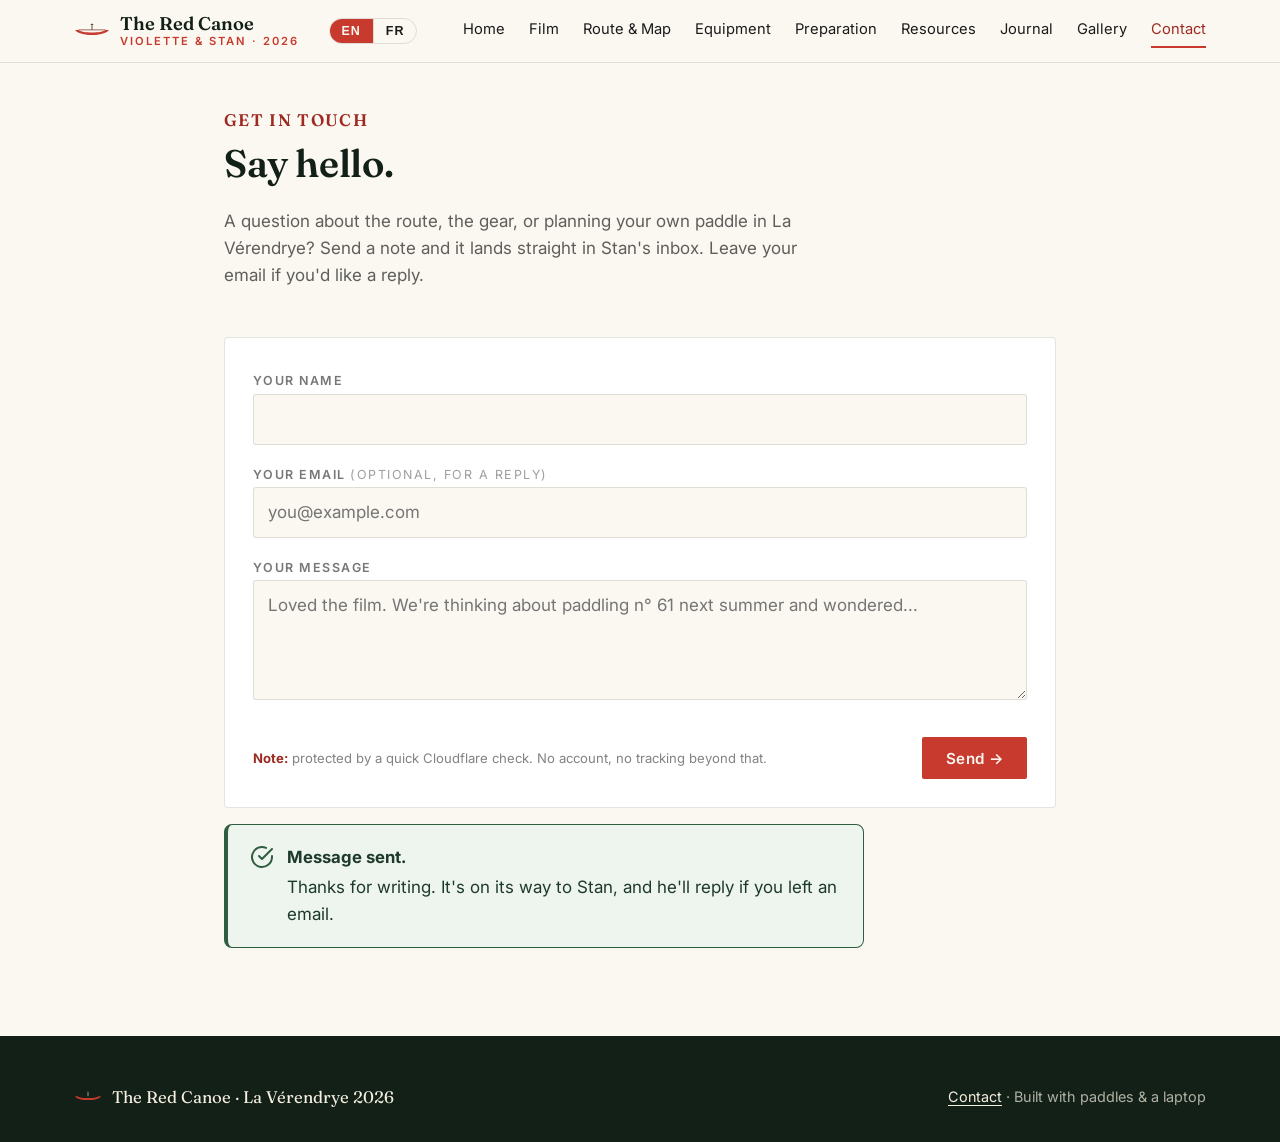
==== commit b48326d5: "Add Contact link to the footer on every page Footer previously had no contact path. Add a Contact li" ====
--- a/contact.html
+++ b/contact.html
@@ -179,7 +179,7 @@
       <span>The Red Canoe · La Vérendrye 2026</span>
     </div>
     <div>
-      Built with paddles &amp; a laptop
+      <a href="contact.html">Contact</a> · Built with paddles &amp; a laptop
     </div>
   </div>
 </footer>
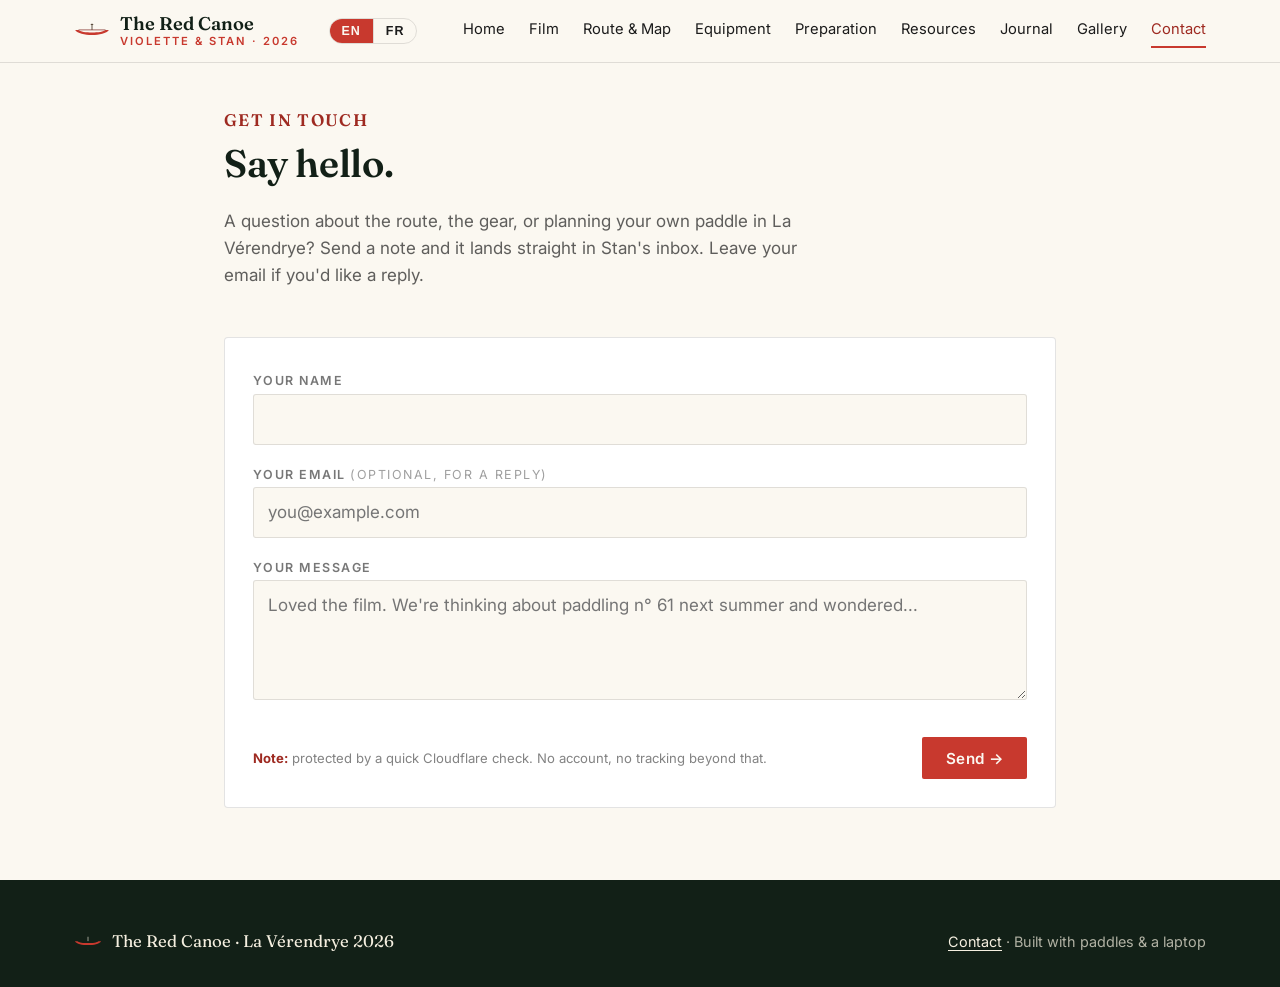
==== commit f2881ee4: "Contact: fix success banner showing on every load The .contact-success { display:flex } author rule " ====
--- a/contact.html
+++ b/contact.html
@@ -44,6 +44,9 @@
       max-width: 640px;
       margin: 1rem 0;
     }
+    /* The hidden attribute must win over the display:flex above (author styles
+       otherwise override the UA [hidden] rule, leaving the panel always visible). */
+    .contact-success[hidden] { display: none; }
     .contact-success svg { flex: 0 0 auto; margin-top: .1rem; }
     .contact-success strong { display: block; font-size: 1.05rem; margin-bottom: .2rem; }
     .contact-success a { color: #1E3A2B; text-decoration: underline; }
